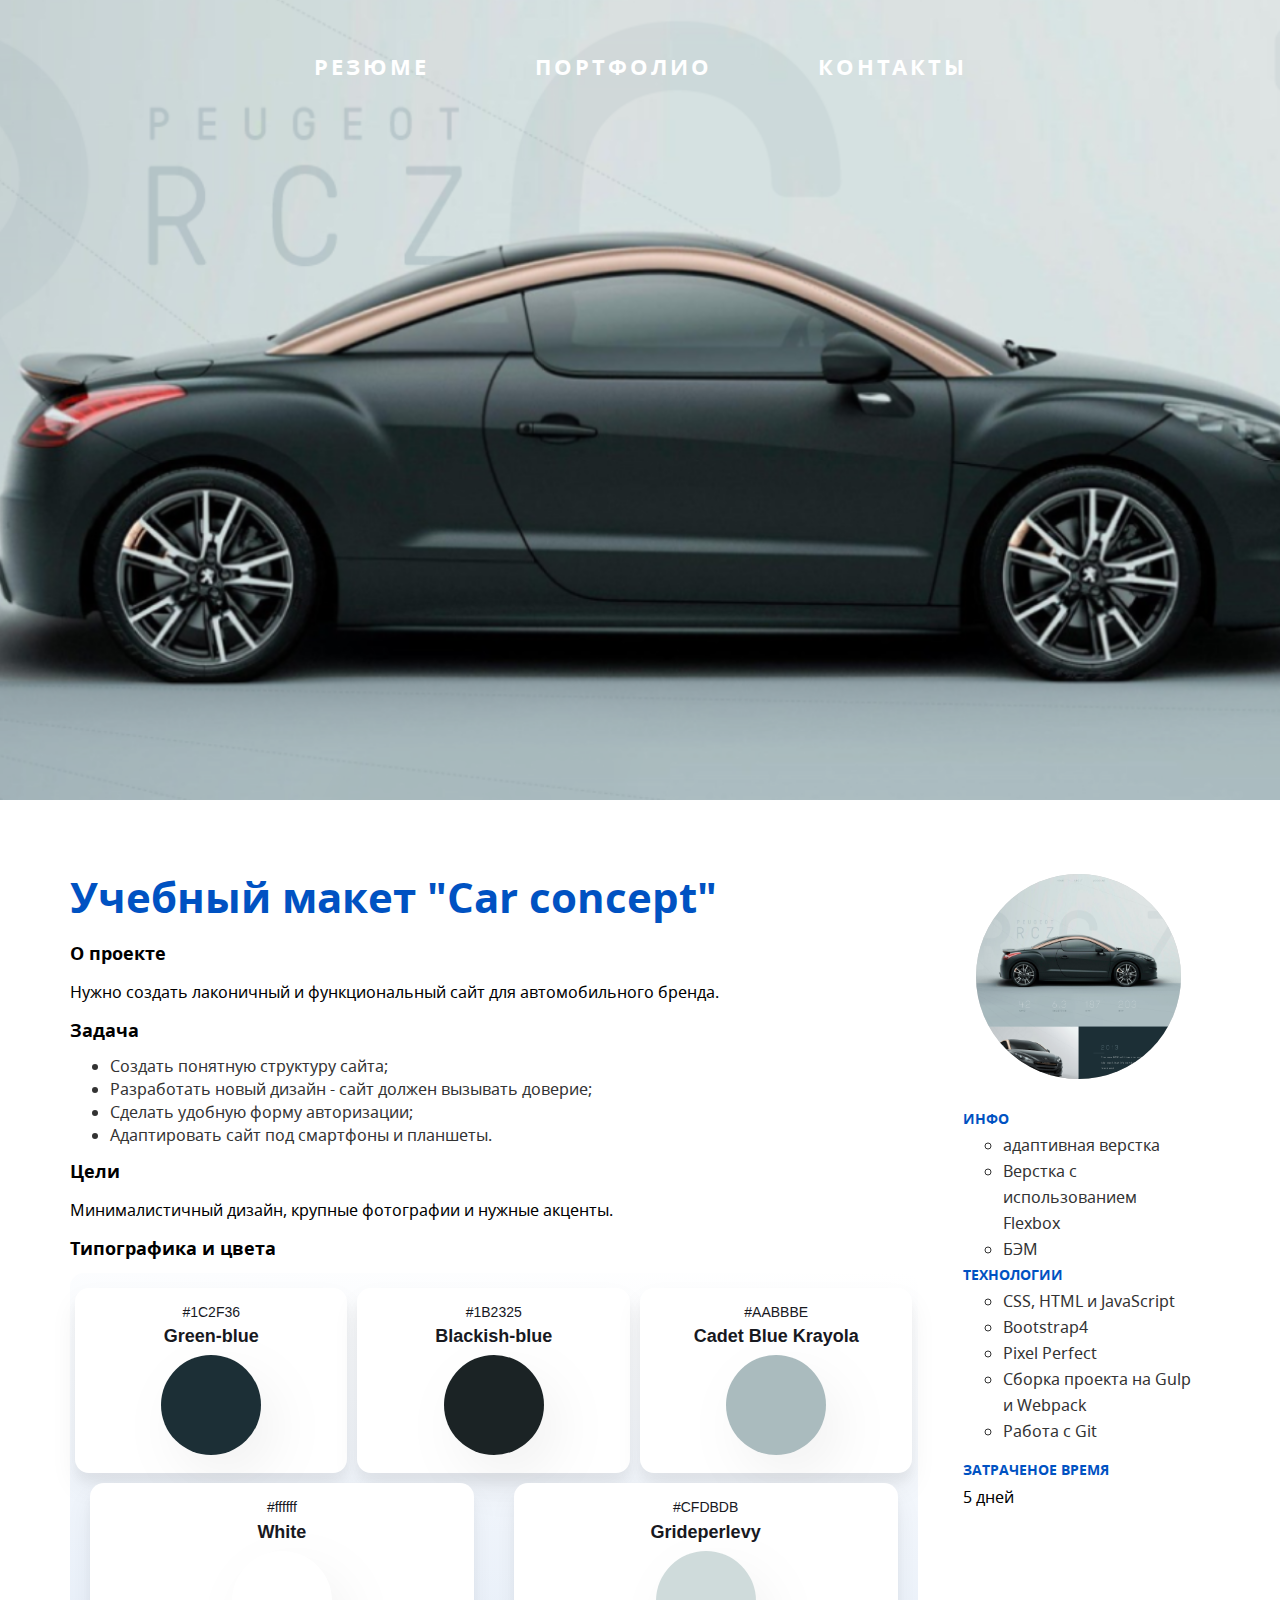
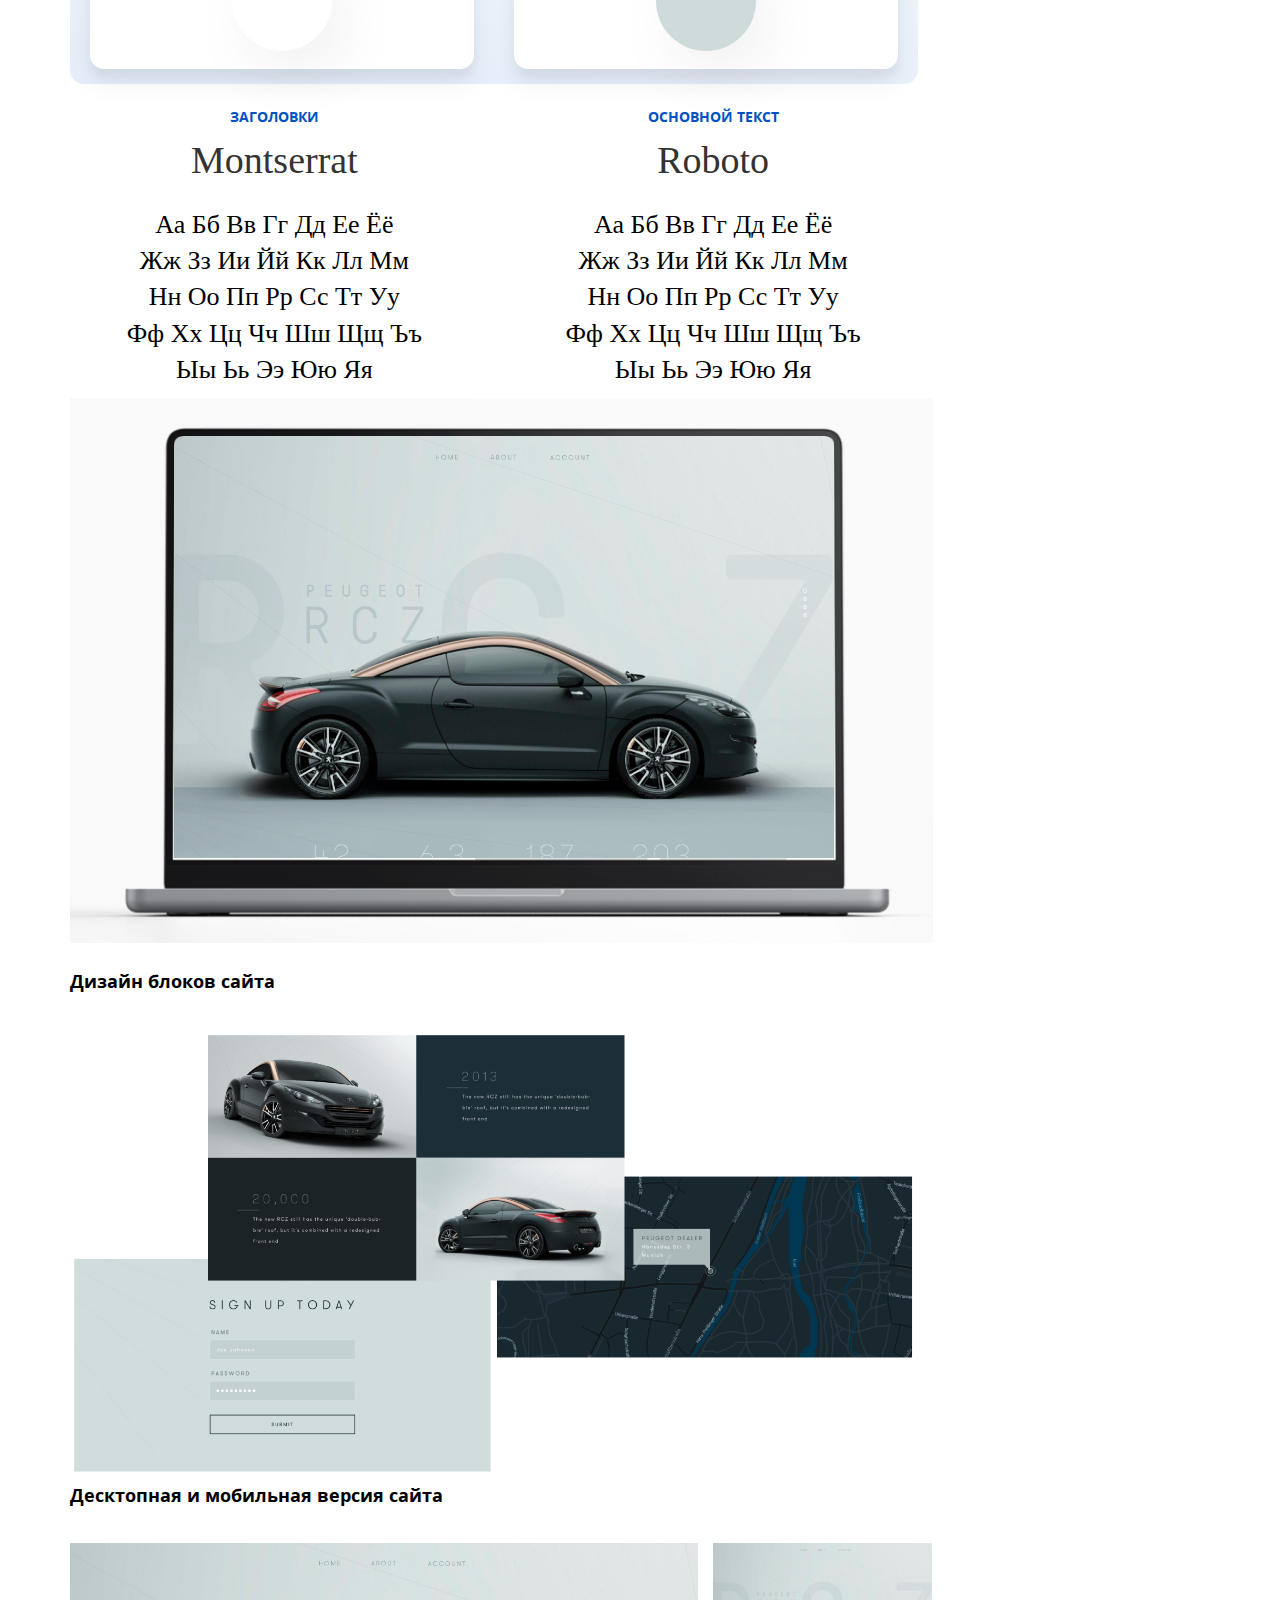
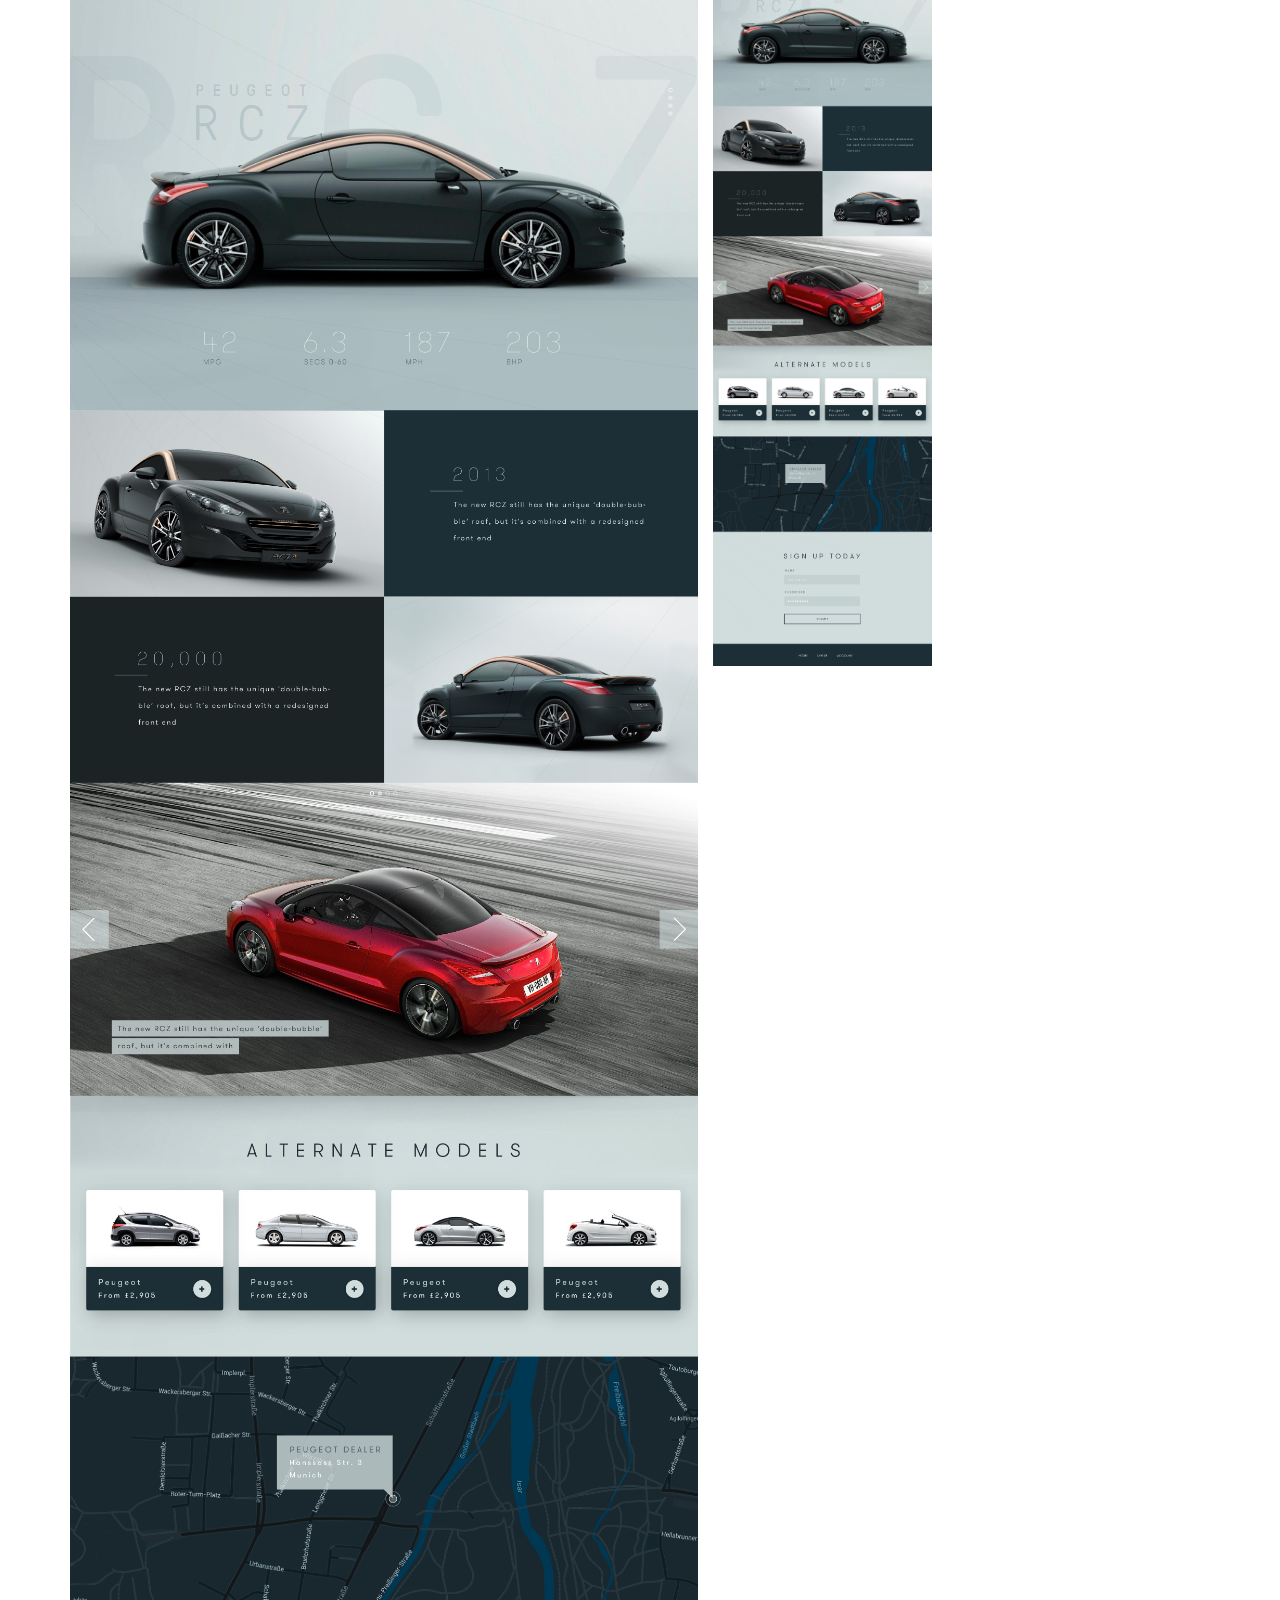
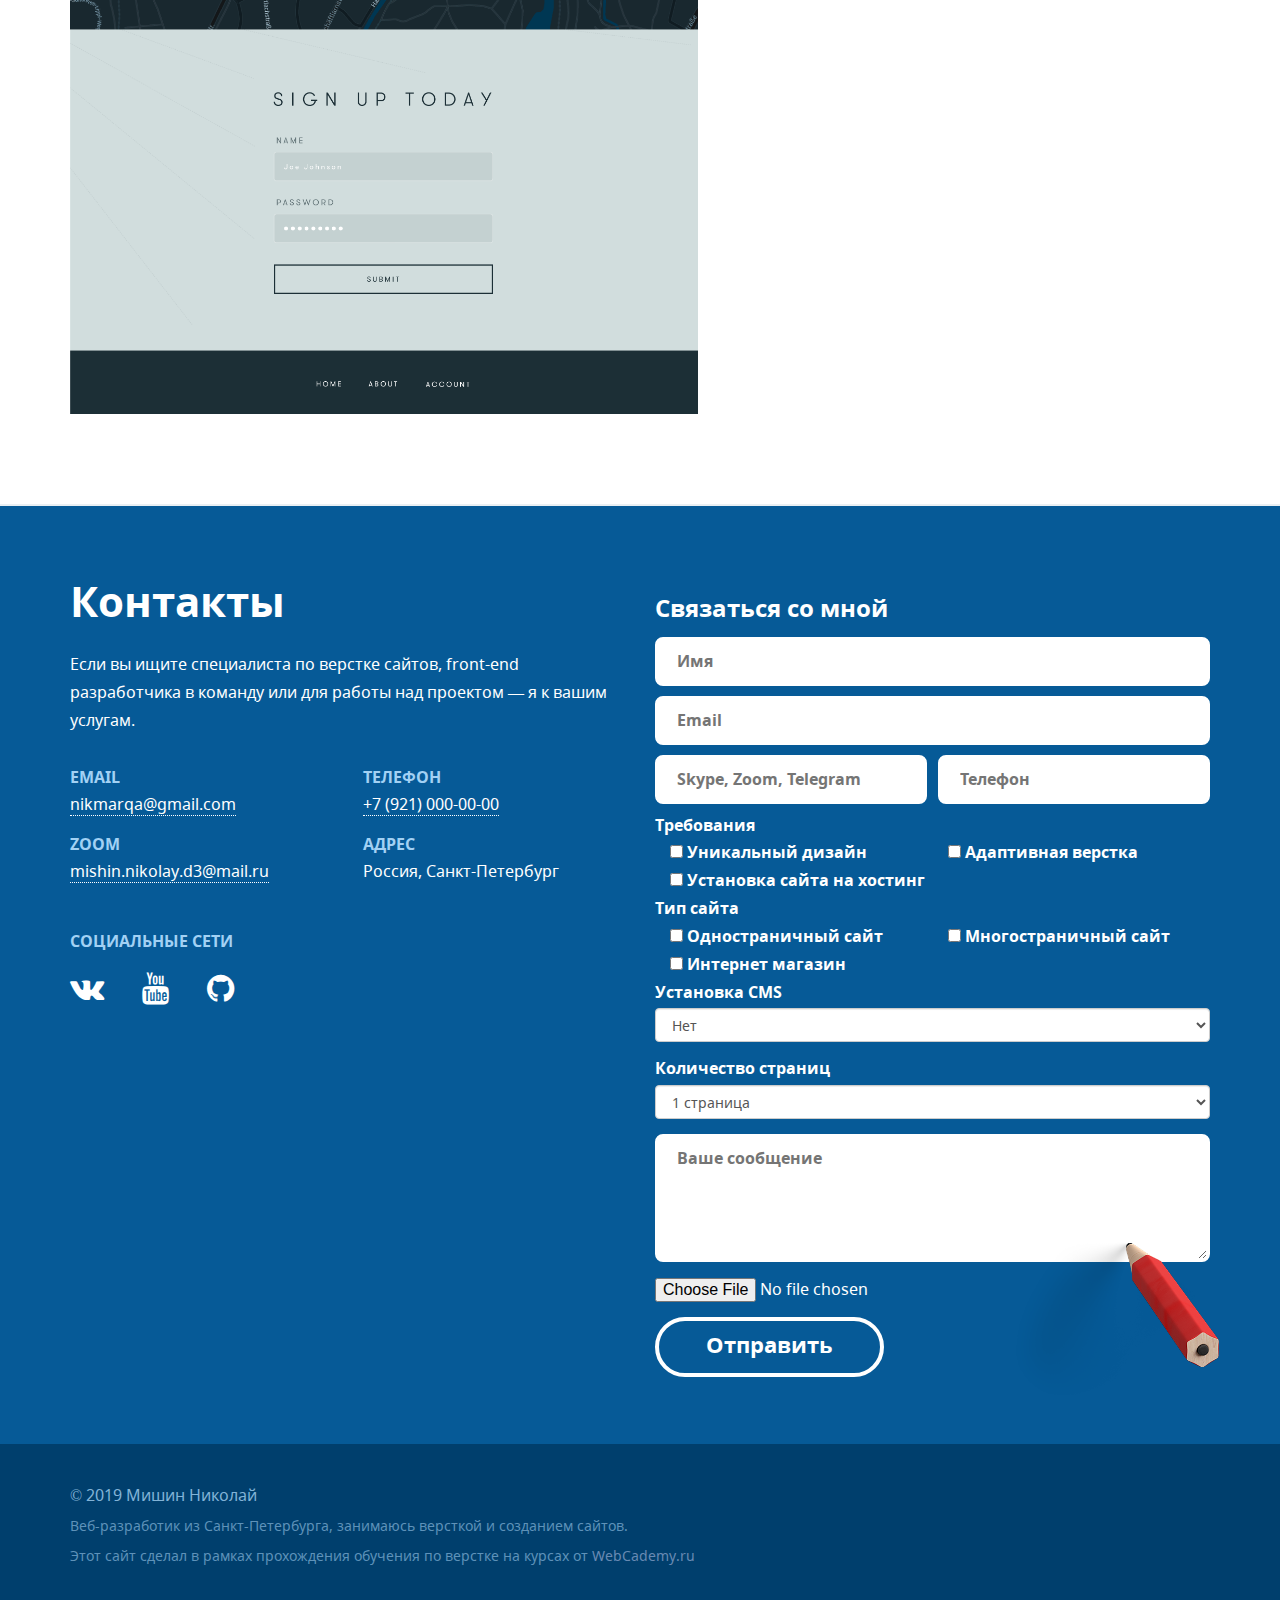
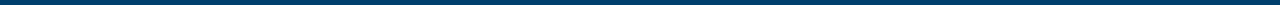
==== project-info.html @ ffb854b3 "Fix desc & SEO" ====
<!DOCTYPE html>

<html lang="ru">
	<head>
		<meta charset="UTF-8">
		<meta http-equiv="X-UA-Compatible" content="IE=edge" />
		<meta name="viewport" content="width=device-width, initial-scale=1.0" />

		<!-- Titles -->
		<title>Персональный сайт портфолио - Николай Мишин</title>

		<meta name="keywords" content="Сайт автомобиля, Описание проекта, Страница информации, Car concept, сайт для автомобильного бренда, веб-разработка, front-end, HTML, CSS, Less, JS">
		<meta name="description" content="Промо сайт автомобиля 'Car concept'. Лаконичный и функциональный сайт для автомобильного бренда.">

		<!-- Fonts -->
		<link rel="stylesheet" type="text/css" href="fonts/noto-webfont/noto.css">
		<link rel="stylesheet" type="text/css" href="fonts/font-awesome/css/font-awesome.min.css">

		<!-- Vendor Styles -->
		<link rel="stylesheet" href="libs/bootstrap/css/bootstrap.min.css">
		<link rel="stylesheet" href="libs/fancybox/jquery.fancybox.css">

		<!-- User Styles -->
		<link rel="stylesheet" href="_.build/main.min.css">
		<link rel="stylesheet" href="css/newstyle.css">

		<!-- FavIcons -->
		<link rel="shortcut icon" href="img/favicons/favicon-48x48.ico"  type="image/x-icon" />
		<link rel="apple-touch-icon" href="img/favicons/apple-touch-icon.png">

		<!-- HTML5 shim and Respond.js for IE8 support of HTML5 elements and media queries -->
		<!-- WARNING: Respond.js doesn't work if you view the page via file:// -->
		<!--[if lt IE 9]>
			<script src="https://oss.maxcdn.com/html5shiv/3.7.3/html5shiv.min.js"></script>
			<script src="https://oss.maxcdn.com/respond/1.4.2/respond.min.js"></script>
		<![endif]-->
	</head>

	<body>
		<!--[if lt IE 8]>
			<p class="browserupgrade">Вы используете <strong>устаревшую</strong> версию браузера. Пожалуйста <a href="http://browsehappy.com/">обновите свой браузер</a>.</p>
		<![endif]-->

		<!-- Здесь пишем код -->

		<!-- Шапка -->
		<header class="header">
			<div class="header__inner">
				<nav class="navigation">
					<!-- Navigation icon -->
					<!-- <div class="navigation__toggle navigation__toggle--fixed">
						<i class="fa fa-bars" aria-hidden="true"></i>
					</div> -->
					<button id="navigation__button" class="cmn-toggle-switch cmn-toggle-switch__htx navigation__toggle--fixed">
						<span>toggle menu</span>
					</button>
					<!-- // Navigation icon -->

					<ul class="navigation__list">
						<li><a href="#resume">Резюме</a></li>
						<li><a href="#portfolio">Портфолио</a></li>
						<li><a href="#contacts">Контакты</a></li>
					</ul>
				</nav>
			</div>
		</header>
		<!-- // Шапка -->

		<!-- О проекте -->
		<div id="resume" class="section section--bottom-line">
			<div class="container about-project">
				<div class="row">
					<!-- Описание проекта -->
					<div class="col-sm-10 col-lg-9">
						<h1 class="heading">Учебный макет "Car concept"</h1>

						<p><strong>О проекте</strong><br>
						<p>Нужно создать лаконичный и функциональный сайт для автомобильного бренда. </p>
						<p><strong>Задача</strong><br>
						<ul>
							<li>Создать понятную структуру сайта;</li>
							<li>Разработать новый дизайн - сайт должен вызывать доверие;</li>
							<li>Сделать удобную форму авторизации;</li>
							<li>Адаптировать сайт под смартфоны и планшеты.</li>
						</ul>
						<p><strong>Цели</strong><br>
						<p>Минималистичный дизайн, крупные фотографии и нужные акценты.</p>
						<p><strong>Типографика и цвета</strong><br>

						<div class="row-container">

							<div class="row">
								<div class="col-sm-4">
									<div class="rec">
										<p class="rec-text font-size-14">#1C2F36</p>
										<p class="rec-text font-size-18"><b>Green-blue</b></p>
										<div class="nested-element" style="background-color: #1C2F36"></div>
									</div>
								</div>
								<div class="col-sm-4">
									<div class="rec">
										<p class="rec-text font-size-14">#1B2325</p>
										<p class="rec-text font-size-18"><b>Blackish-blue</b></p>
										<div class="nested-element" style="background-color: #1B2325"></div>
									</div>
								</div>
								<div class="col-sm-4">
									<div class="rec">
										<p class="rec-text font-size-14">#AABBBE</p>
										<p class="rec-text font-size-18"><b>Cadet Blue Krayola</b></p>
										<div class="nested-element" style="background-color: #AABBBE"></div>
									</div>
								</div>
							</div>

							<div class="row">
								<div class="col-sm-6">
									<div class="rec">
										<p class="rec-text font-size-14">#ffffff</p>
										<p class="rec-text font-size-18"><b>White</b></p>
										<div class="nested-element" style="background-color: #ffffff"></div>
									</div>
								</div>
								<div class="col-sm-6">
									<div class="rec">
										<p class="rec-text font-size-14">#CFDBDB</p>
										<p class="rec-text font-size-18"><b>Grideperlevy</b></p>
										<div class="nested-element" style="background-color: #CFDBDB"></div>
									</div>
								</div>
							</div>

						</div>

						<div class="row">
							<div class="col-sm-6 text-center">
								<span class="definition-list__def">Заголовки</span>
								<div class="definition-list__desc">
									<h4 class="font-name" style="font-family: 'Montserrat'; font-size: 38px">Montserrat</h4>
									<p class="alphabet-letter" style="font-family: 'Montserrat'">
										Аа	Бб	Вв	Гг	Дд	Ее	Ёё</br>
										Жж	Зз	Ии	Йй	Кк	Лл	Мм</br>
										Нн	Оо	Пп	Рр	Сс	Тт	Уу</br>
										Фф	Хх	Цц	Чч	Шш	Щщ	Ъъ</br>
										Ыы	Ьь	Ээ	Юю	Яя
									</p>
								</div>
							</div>
							<div class="col-sm-6 text-center">
								<span class="definition-list__def">Основной текст</span>
								<div class="definition-list__desc">
									<h4 class="font-name" style="font-family: 'Roboto'; font-size: 38px">Roboto</h4>
									<p class="alphabet-letter" style="font-family: 'Roboto'">
										Аа	Бб	Вв	Гг	Дд	Ее	Ёё</br>
										Жж	Зз	Ии	Йй	Кк	Лл	Мм</br>
										Нн	Оо	Пп	Рр	Сс	Тт	Уу</br>
										Фф	Хх	Цц	Чч	Шш	Щщ	Ъъ</br>
										Ыы	Ьь	Ээ	Юю	Яя
									</p>
								</div>
							</div>
						</div>

						<div class="layout-preview">
							<div class="layout-preview__desktop">
								<img src="usercontent/img/macbook-laptop.png" alt="macbook-laptop">
							</div>
							<div class="layout-preview__mobile">
								<img src="usercontent/img/full-origin/car-concept.png" alt="макет сайта">
							</div>
						</div>
						<p><strong>Дизайн блоков сайта</strong></p><br>
						<img src="usercontent/img/project_auto/board.png" alt="board">
						<p><strong>Десктопная и мобильная версия сайта</strong></p><br>
						<div class="row">
							<div class="col-sm-9">
								<img src="usercontent/img/full-origin/car-concept.png" alt="макет сайта">
							</div>
							<div class="col-sm-3">
								<img src="usercontent/img/full-origin/car-concept.png" alt="макет сайта для мобильной версии">
							</div>
						</div>

					</div>
					<!-- // Описание проекта -->

					<!-- Фотография проекта -->
					<div class="hidden-xs col-sm-2 col-lg-3">
						<div class="user-photo user-photo--big">
							<img src="usercontent/img/full-origin/car-concept.png" alt="Учебный макет Organica">
						</div>

						<!-- технологии -->
						<div class="col-sm-12">

							<ul class="definition-list">
								<li class="definition-list__item">
									<div class="definition-list__def">Инфо</div>
									<div class="definition-list__desc">
										<ul>
											<li>адаптивная верстка</li>
											<li>Верстка с использованием Flexbox</li>
											<li>БЭМ</li>
										</ul>
									</div>
									<div class="definition-list__def">Технологии</div>
									<div class="definition-list__desc">
										<ul>
											<li>CSS, HTML и JavaScript</li>
											<li>Bootstrap4</li>
											<li>Pixel Perfect</li>
											<li>Сборка проекта на Gulp и Webpack</li>
											<li>Работа с Git</li>
										</ul>
									</div>
								</li>

								<li class="definition-list__item">
									<div class="definition-list__def">Затраченое время</div>
									<div class="definition-list__desc">
										<p>5 дней</p>
									</div>
								</li>
							</ul>
						</div>
						<!-- // технологии -->
					</div>
					<!-- // Фотография проекта -->
				</div>
			</div>
		</div>
		<!-- О проекте -->

		<div class="line"></div>

		<!-- Контакты -->
		<div id="contacts" class="block-bg contacts section section--padding-smaller section--bg-cloud">
			<div class="container">
				<div class="row">
					<!-- Контакты - текст -->
					<div class="col-sm-6">
						<div class="heading heading--white">
							Контакты
						</div>

						<div class="contacts__description">
							<p>Если вы ищите специалиста по верстке сайтов, front-end разработчика в команду или для работы над проектом —  я к вашим услугам.</p>
						</div>

						<!-- Контактные данные -->
						<div class="row">
							<!-- Email Skype -->
							<div class="col-lg-6">
								<ul class="definition-list">
									<li class="definition-list__item">
										<div class="definition-list__def definition-list__def--light definition-list__def--bigger">
											Email
										</div>

										<div class="definition-list__desc">
											<p><a href="mailto:nikmarqa@gmail.com">nikmarqa@gmail.com</a></p>
										</div>
									</li>

									<li class="definition-list__item">
										<div class="definition-list__def definition-list__def--light definition-list__def--bigger">
											Zoom
										</div>

										<div class="definition-list__desc">
											<p><a href="#">mishin.nikolay.d3@mail.ru</a></p>
										</div>
									</li>
								</ul>
							</div>
							<!-- // Email Skype -->

							<!-- Телефон Адрес -->
							<div class="col-lg-6">
								<ul class="definition-list">
									<li class="definition-list__item">
										<div class="definition-list__def definition-list__def--light definition-list__def--bigger">
											Телефон
										</div>

										<div class="definition-list__desc">
											<p><a href="tel:+79210000000">+7 (921) 000-00-00</a></p>
										</div>
									</li>

									<li class="definition-list__item">
										<div class="definition-list__def definition-list__def--light definition-list__def--bigger">
											Адрес
										</div>

										<div class="definition-list__desc">
											<p>Россия, Санкт-Петербург</p>
										</div>
									</li>
								</ul>
							</div>
							<!-- // Телефон Адрес -->
						</div>
						<!-- // Контактные данные -->

						<!-- Социальные сети -->
						<ul class="definition-list">
							<li class="definition-list__item">
								<div class="definition-list__def definition-list__def--light definition-list__def--bigger">
									Социальные сети
								</div>

								<div class="definition-list__desc">
									<div class="social-icons">
										<a href="https://vk.com/mishin_nikolay" target="_blank" class="fa fa-vk" aria-hidden="true"></a>
										<!-- <a href="#" target="_blank" class="fa fa-twitter" aria-hidden="true"></a> -->
										<a href="https://www.youtube.com/channel/UCREXeeQRolFZasGMzgFeFAA" target="_blank" class="fa fa-youtube" aria-hidden="true"></a>
										<!-- <a href="#" target="_blank" class="fa fa-instagram" aria-hidden="true"></a> -->
										<a href="https://github.com/Nikolay-Mishin" target="_blank" class="fa fa-github" aria-hidden="true"></a>
									</div>
								</div>
							</li>
						</ul>
						<!-- // Социальные сети -->
					</div>
					<!-- // Контакты - текст -->

					<!-- Контакты - Форма -->
					<div class="col-sm-6">
						<div class="heading heading--medium heading--padding-top heading--white">Связаться со мной</div>

						<form id="contact-form" class="contact-form">
							<!-- Hidden Required Fields -->
							<input type="hidden" name="project_name" value="Мой персональный сайт">
							<input type="hidden" name="admin_email" value="mishin.nikolay.d3@yandex.ru">
							<input type="hidden" name="form_subject" value="Сообщение с сайта">
							<!-- В value указать email с доменом сайта, на котором установлен данный скрипт -->
							<input type="hidden" name="form_from" value="admin@a0258246.xsph.ru">
							<!-- END Hidden Required Fields -->

							<input type="text" class="contact-form__input" name="name" placeholder="Имя">

							<input type="text" class="contact-form__input" name="email" placeholder="Email">

							<div class="clearfix">
								<input type="text" class="contact-form__input contact-form__input--half-width" name="skype" placeholder="Skype, Zoom, Telegram">

								<input type="text" class="contact-form__input contact-form__input--half-width" name="phone" placeholder="Телефон">
							</div>

							<div class="form-group">
								<label for="form-group">Требования</label>
								<div class="form-row">
									<div class="form-check col-sm-6">
										<input class="form-check-input" type="checkbox" value="" id="flexCheckDefault">
										<label class="form-check-label" for="flexCheckDefault">Уникальный дизайн</label>
									</div>
									<div class="form-check col-sm-6">
										<input class="form-check-input" type="checkbox" value="" id="flexCheckDefault">
										<label class="form-check-label" for="flexCheckDefault">Адаптивная верстка</label>
									</div>
									<div class="form-check col-sm-12">
										<input class="form-check-input" type="checkbox" value="" id="flexCheckDefault">
										<label class="form-check-label" for="flexCheckDefault">Установка сайта на хостинг</label>
									</div>
								</div>
							</div>

							<div class="form-group">
								<label for="form-group">Тип сайта</label>
								<div class="form-row">
									<div class="form-check col-sm-6">
										<input class="form-check-input" type="checkbox" value="" id="flexCheckDefault">
										<label class="form-check-label" for="flexCheckDefault">Одностраничный сайт</label>
									</div>
									<div class="form-check col-sm-6">
										<input class="form-check-input" type="checkbox" value="" id="flexCheckDefault">
										<label class="form-check-label" for="flexCheckDefault">Многостраничный сайт</label>
									</div>
									<div class="form-check col-sm-12">
										<input class="form-check-input" type="checkbox" value="" id="flexCheckDefault">
										<label class="form-check-label" for="flexCheckDefault">Интернет магазин</label>
									</div>
								</div>
							</div>

							<div class="form-group">
								<label for="inputState">Установка CMS</label>
								<select id="inputState" class="form-control">
									<option selected>Нет</option>
									<option>Wordpress</option>
									<option>1с Bitrix</option>
									<option>Joomla</option>
									<option>OpenCart</option>
								</select>
							</div>

							<div class="form-group">
								<label for="inputState">Количество страниц</label>
								<select id="inputState" class="form-control">
									<option selected>1 страница</option>
									<option>до 5 страниц</option>
									<option>до 10 страниц</option>
									<option>до 15 страниц</option>
									<option>до 20 страниц</option>
									<option>до 30 страниц</option>
								</select>
							</div>

							<div class="contact-form__bg-pencil">
								<textarea class="contact-form__textarea" name="message" placeholder="Ваше сообщение"></textarea>
							</div>

							<div class="form-group">
								<input type="file" class="form-control-file" id="exampleFormControlFile1">
							</div>

							<input type="submit" class="contact-form__submit" name="contact-form__submit" value="Отправить">
						</form>
						<div id="answer"></div>
					</div>
					<!-- // Контакты - Форма -->
				</div>
			</div>
		</div>
		<!-- // Контакты -->

		<!-- Копирайт -->
		<footer class="copyright">
			<div class="container">
				<p class="copyright__label">© 2019 Мишин Николай</p>
				<p>Веб-разработик из Санкт-Петербурга, занимаюсь версткой и созданием сайтов.</p>
				<p>Этот сайт сделал в рамках прохождения обучения по верстке на курсах от <a href="http://webcademy.ru/" target="_blank">WebCademy.ru</a> </p>
			</div>
		</footer>
		<!-- // Копирайт -->

		<!-- Vendors scripts -->
		<script src="libs/jquery/jquery-1.11.2.min.js"></script>
		<script src="libs/bootstrap/js/bootstrap.min.js"></script>
		<script src="libs/pagescroll2id/jquery.malihu.PageScroll2id.js"></script>
		<script type="text/javascript" src="libs/mixitup2/jquery.mixitup.min.js"></script>
		<script src="libs/fancybox/jquery.fancybox.pack.js"></script>
		<script src="libs/jquery/jquery.mousewheel-3.0.6.pack.js"></script>
		<script src="libs/jquery.validate/jquery.validate.js"></script>

		<!-- User script -->
		<script src="_.build/main.min.js"></script>
	</body>
</html>
---- fonts/noto-webfont/noto.css ----
@font-face {
    font-family: 'Noto Sans';
    src: local('Noto Sans'), local('NotoSans'), url('notosans.woff2') format('woff2'), url('notosans.woff') format('woff'), url('notosans.ttf') format('truetype');
    font-weight: 400;
    font-style: normal;
}
@font-face {
    font-family: 'Noto Sans';
    src: local('Noto Sans Italic'), local('NotoSans-Italic'), url('notosansitalic.woff2') format('woff2'), url('notosansitalic.woff') format('woff'), url('notosansitalic.ttf') format('truetype');
    font-weight: 400;
    font-style: italic;
}
@font-face {
    font-family: 'Noto Sans';
    src: local('Noto Sans Bold'), local('NotoSans-Bold'), url('notosansbold.woff2') format('woff2'), url('notosansbold.woff') format('woff'), url('notosansbold.ttf') format('truetype');
    font-weight: 700;
    font-style: normal;
}
@font-face {
    font-family: 'Noto Sans';
    src: local('Noto Sans Bold Italic'), local('NotoSans-BoldItalic'), url('notosansbolditalic.woff2') format('woff2'), url('notosansbolditalic.woff') format('woff'), url('notosansbolditalic.ttf') format('truetype');
    font-weight: 700;
    font-style: italic;
}
---- _.build/main.min.css ----
.clear,.clearfix:after{clear:both}.block,p{color:#000}.navigation a,.portfolio-item__title a{-webkit-transition:color .5s ease-out 0s;-o-transition:color .5s ease-out 0s;text-decoration:none}.definition-list__def,.filter-block,.navigation{text-transform:uppercase;font-weight:700}#portfolio-projects,.block,.filter-block__block,.heading--center{text-align:center}.block,.button,.definition-list__def,.filter-block,.heading,.navigation{font-weight:700}.button a,.contacts a,.contacts a:hover,.navigation a,.portfolio-item__title a,.social-icons a{text-decoration:none}.cmn-toggle-switch:focus,a.mouse_scroll:active,a.mouse_scroll:focus{outline:0}._clear-fix::after,._clear-fix::before{content:'';display:table;clear:both}.simbol::before{content:'\00AB'}.simbol::after{content:'\00BB'}._adaptive_img{max-width:100%;height:auto}._adaptive_img img{width:100%;height:auto}._adaptive_img_h{max-width:auto;height:100%}._adaptive_img_h img{width:auto;height:100%}._rel{position:relative}._abs{position:absolute}._left{left:0}._center,._center_x{left:50%;margin-right:-50%}._right{right:0}._top{top:0}._bottom{bottom:0}._center{top:50%;-webkit-transform:translate(-50%,-50%);-ms-transform:translate(-50%,-50%);transform:translate(-50%,-50%)}._center_x{-webkit-transform:translate(-50%,0);-ms-transform:translate(-50%,0);transform:translate(-50%,0)}._center_y{top:50%;-webkit-transform:translate(0,-50%);-ms-transform:translate(0,-50%);transform:translate(0,-50%)}*,:after,:before{-webkit-box-sizing:border-box;box-sizing:border-box}img{max-width:100%;height:auto}input[type=submit]{cursor:pointer}hr{display:block;height:1px;border:0;border-top:1px solid #ccc;margin:1em 0;padding:0}textarea{resize:vertical}.clearfix:after,.clearfix:before{content:" ";display:table}.clear{height:0;width:0;visibility:hidden}.browserupgrade{margin:.2em 0;background:#ccc;color:#000;padding:.2em 0}:active,:focus,:hover,input,select,textarea{outline:0;outline-offset:0;border:none}body,html{height:100%;min-width:320px}html{font-size:10px;line-height:1.4}body{font-size:1.6rem;font-family:'Noto Sans'}p{font-size:14px;line-height:22px}p strong{font-size:18px}@media (min-width:768px){p{font-size:16px;line-height:28px}.navigation{position:absolute}}.block{background:#FFDB4C;padding:20px;font-size:32px;margin-top:30px;margin-bottom:30px}.block-bg{background-color:#065A97;padding:30px 0}.line{border-top:1px solid #e9eff3}.navigation{font-size:22px;top:51px;left:0;right:0}.navigation .navigation__toggle{display:block;font-size:38px;position:absolute;top:23px;right:16px;cursor:pointer;z-index:2}.navigation .navigation__toggle--fixed{position:fixed}.navigation ul.navigation__list{margin:0;padding:0;list-style-type:none;text-align:center;display:none;z-index:1;position:fixed;top:0;bottom:0;left:0;right:0;background-color:rgba(11,81,136,.95)}@media (min-width:768px){.navigation .navigation__toggle{display:none}.navigation ul.navigation__list{display:block;position:absolute;top:60}}.navigation ul.navigation__list--open{display:-webkit-box;display:-ms-flexbox;display:flex;-webkit-box-pack:center;-ms-flex-pack:center;justify-content:center;-webkit-box-align:center;-ms-flex-align:center;align-items:center;-webkit-box-orient:vertical;-webkit-box-direction:normal;-ms-flex-direction:column;flex-direction:column}.navigation ul.navigation__list li{margin:0 auto 40px;padding:0;display:block}@media (min-width:768px){.navigation ul.navigation__list li{margin:0 100px 0 0;padding:0;display:inline-block}.navigation ul.navigation__list li:last-child{margin-right:0}}.navigation a{color:#FFF;letter-spacing:3px;transition:color .5s ease-out 0s}.navigation a:active,.navigation a:focus,.navigation a:hover{color:#ffe400}.user-photo{overflow:hidden;height:110px;width:110px;margin-left:auto;margin-right:auto;margin-bottom:27px;border-radius:80px;background-image:url(../img/placeholders/user-avatar-placeholder-small.jpg);background-repeat:no-repeat;background-position:center;background-size:cover}.user-photo--big{max-width:100%;height:auto;border-radius:110px;background-image:url(../img/placeholders/user-avatar-placeholder-big.jpg)}@media (min-width:1200px){.user-photo--big{width:205px;height:205px}}.user-photo--shadow{-webkit-box-shadow:0 0 40px 0 #48779f;box-shadow:0 0 40px 0 #48779f}a.mouse_scroll{display:block;margin:0 auto 0 -12px;width:24px;height:100px;position:absolute;bottom:2rem;left:50%;-webkit-animation-delay:1.2s;animation-delay:1.2s;cursor:pointer}@media screen and (max-width:768px){a.mouse_scroll{bottom:2rem;height:50px}}.m_scroll_arrows{display:block;-ms-transform:rotate(45deg);-webkit-transform:rotate(45deg);transform:rotate(45deg);border-right:2px solid #fff;border-bottom:2px solid #fff;margin:0 0 3px 4px;width:16px;height:16px}.unu{margin-top:1px;-webkit-animation-delay:.1s;-moz-animation-delay:.1s;-webkit-animation-direction:alternate}.doi,.trei{-webkit-animation-direction:alternate;margin-top:-6px}.doi,.trei,.unu{-webkit-animation:mouse-scroll 1s infinite;-moz-animation:mouse-scroll 1s infinite}.doi{-webkit-animation-delay:.2s;-moz-animation-delay:.2s}.trei{-webkit-animation-delay:.3s;-moz-animation-delay:.3s}.mouse{height:42px;width:24px;border-radius:14px;-webkit-transform:none;-ms-transform:none;transform:none;border:2px solid #fff;top:170px;display:none}.wheel{display:block;margin:5px auto;background:#fff;position:relative;height:4px;width:4px;border:2px solid #fff;border-radius:8px;-webkit-animation:mouse-wheel .6s linear infinite;-moz-animation:mouse-wheel .6s linear infinite}.portfolio-item__image,.section--bg-cloud,.section--bg-gear,.section--bg-laptop{background-repeat:no-repeat}@-webkit-keyframes mouse-wheel{0%{opacity:1;-webkit-transform:translateY(0);-ms-transform:translateY(0);transform:translateY(0)}100%{opacity:0;-webkit-transform:translateY(6px);-ms-transform:translateY(6px);transform:translateY(6px)}}@-webkit-keyframes mouse-scroll{0%{opacity:0}50%{opacity:.5}100%{opacity:1}}@keyframes mouse-scroll{0%{opacity:0}50%{opacity:.5}100%{opacity:1}}.section{padding-top:35px;padding-bottom:40px}@media (min-width:768px){.mouse{display:block}.section{padding-top:50px;padding-bottom:60px}}@media (min-width:1200px){.section{padding-top:74px;padding-bottom:90px}}.section--padding-smaller{padding-top:30px;padding-bottom:35px}@media (min-width:768px){.section--padding-smaller{padding-top:50px;padding-bottom:60px}}@media (min-width:1200px){.section--padding-smaller{padding-top:65px;padding-bottom:67px}}.section--bottom-line{border-bottom:1px solid #e9eff3}.section--bg-laptop{background-position:right 70%}.section--bg-gear{background-position:left 55%}.section--bg-cloud{background-position:right 70%}@media (min-width:1500px){.section--bg-laptop{background-image:url(../img/bg/laptop.png)}.section--bg-gear{background-image:url(../img/bg/gear.png)}.section--bg-cloud{background-image:url(../img/bg/cloud.png)}}.heading{font-size:32px;color:#0052c2;margin:0 0 9px}@media (min-width:768px){.heading{font-size:42px;margin:0 0 19px}}.heading--medium{font-size:24px;line-height:28px;margin:16px 0 15px}.heading--white{color:#FFF}.heading--padding-top{padding-top:7px}.definition-list{margin:0 0 43px;padding:0;list-style-type:none}.definition-list__item{margin:0 0 13px;padding:0}.definition-list__def{font-size:14px;line-height:26px;color:#0052c2}.definition-list__def--bigger{font-size:16px}.definition-list__def--light{color:#a2d1f4}.definition-list__desc{font-size:14px;line-height:26px}@media (min-width:768px){.definition-list__desc{font-size:16px}}.button{display:inline-block;font-size:16px;color:#fff;padding:11px 26px 14px;background-color:#0052c2;border-radius:60px;cursor:pointer;-webkit-transition:color .5s ease-in,opacity .5s ease-in;-o-transition:color .5s ease-in,opacity .5s ease-in;transition:color .5s ease-in,opacity .5s ease-in}.button:focus,.button:hover{opacity:.75;-webkit-box-shadow:0 3px 25px 0 #252525;box-shadow:0 3px 25px 0 #252525;color:#252525}.button:active{color:#ffe400;border:2px solid #252525}.button .fa{font-size:18px;margin-right:5px}.filter-block{font-size:16px;padding-top:19px;margin-bottom:20px}@media (min-width:768px){.filter-block{padding-top:8px;margin-bottom:50px}}.filter-block__block{margin:0;padding:0;list-style-type:none}.filter-block__element{margin:0 0 9px;padding:0;display:block}.filter-block__element:last-child{margin-bottom:0}@media (min-width:768px){.filter-block__element{margin-right:0;display:inline-block}#portfolio-projects{text-align:left}}@media (min-width:1200px){.filter-block__element{margin-right:15px}.filter-block__element:last-child{margin-right:0}}.filter-block__button{display:inline-block;color:#CECECE;cursor:pointer;padding:12px 31px 15px;-webkit-transition:color 1s ease-out 0s;-o-transition:color 1s ease-out 0s;transition:color 1s ease-out 0s}.filter-block__button:hover{color:#000}.filter-block__button--active,.filter-block__button:active,.filter-block__button:focus{padding:10px 29px 13px;color:#000;border:2px solid #0052c2}#portfolio-projects .mix{display:none}.portfolio-item{margin-left:auto;margin-right:auto;margin-bottom:40px;max-width:360px}.portfolio-item__image{position:relative;display:block;overflow:hidden;margin-bottom:15px;background-image:url(../img/placeholders/project_placeholder.jpg);background-position:center;background-size:cover;min-height:190px}@media (min-width:768px){.portfolio-item__image{min-height:150px;height:150px}}@media (min-width:992px){.portfolio-item__image{height:200px}}@media (min-width:1200px){.portfolio-item__image{margin-bottom:16px;height:250px}}.portfolio-item__image__hover{display:block;position:absolute;top:100%;bottom:0;left:0;right:0;padding-top:60px;text-align:center;font-size:26px;color:#FFF;background-color:rgba(0,82,194,.9);-webkit-transition:top .5s ease-out;-o-transition:top .5s ease-out;transition:top .5s ease-out}.portfolio-item__image__hover:hover{color:#FFF}.portfolio-item__image__hover .fa{font-size:64px;margin-bottom:15px;position:absolute;top:50%;left:50%;-webkit-transform:translate(-50%,-50%);-ms-transform:translate(-50%,-50%);transform:translate(-50%,-50%)}@media (min-width:768px){.portfolio-item__image__hover .fa{font-size:50px}}.portfolio-item__image__hover span{display:none}@media (min-width:1200px){.portfolio-item__image__hover .fa{font-size:64px;position:static;-webkit-transform:translate(0,0);-ms-transform:translate(0,0);transform:translate(0,0)}.portfolio-item__image__hover span{display:inline-block}.portfolio-item__title a{border-bottom:1px dotted #000}.portfolio-item__title a:active,.portfolio-item__title a:focus,.portfolio-item__title a:hover{border-bottom:1px dotted #0052c2}}.portfolio-item__image:hover .portfolio-item__image__hover{display:block;top:0}.portfolio-item__title{font-size:20px;font-weight:700;margin-bottom:10px}@media (min-width:992px){.portfolio-item__title{font-size:24px}}.portfolio-item__title a{color:#000;transition:color .5s ease-out 0s}.portfolio-item__title a:active,.portfolio-item__title a:focus,.portfolio-item__title a:hover{color:#0052c2;text-decoration:none}.portfolio-item__description{font-size:14px;line-height:1.42}@media (min-width:992px){.portfolio-item__description{font-size:16px;line-height:1.5}}.social-icons{font-size:32px;padding-top:19px}.social-icons a{border-bottom:none!important}.social-icons .fa{margin-right:30px;margin-bottom:20px;-webkit-transition:color .5s ease-out 0s;-o-transition:color .5s ease-out 0s;transition:color .5s ease-out 0s}.contact-form__input,.contact-form__textarea{color:#00599A;font-size:16px;margin-bottom:10px;padding:10px 19px;background-color:#FFF;font-weight:700}.social-icons .fa:last-child{margin-right:0}.contact-form__input{width:100%;border-radius:8px;border:3px solid #fff;-webkit-transition:border-color .3s ease-in;-o-transition:border-color .3s ease-in;transition:border-color .3s ease-in}.contact-form__input:active,.contact-form__input:focus,.contact-form__input:hover{border:3px solid #a2d1f4}.contact-form__input--half-width{float:left;width:49%;margin-right:2%}.contact-form__input--half-width:last-of-type{margin-right:0}.contact-form__textarea{width:100%;height:128px;border-radius:8px;border:3px solid #fff;-webkit-transition:border-color .3s ease-in;-o-transition:border-color .3s ease-in;transition:border-color .3s ease-in}.contact-form__textarea:active,.contact-form__textarea:focus,.contact-form__textarea:hover{border:3px solid #a2d1f4}@media (min-width:1200px){.contact-form__bg-pencil{position:relative}.contact-form__bg-pencil:after{position:absolute;left:65%;top:75%;display:block;width:203px;height:153px;content:"";background-image:url(../img/bg/pencil.png);background-repeat:no-repeat;background-position:left top}}.contact-form__submit{width:100%;font-size:18px;font-weight:700;padding:8px 47px 12px;text-align:center;color:#FFF;border:4px solid #fff;border-radius:80px;background-color:transparent;-webkit-transition:all .3s ease-in;-o-transition:all .3s ease-in;transition:all .3s ease-in}.contact-form__success,label.error{border-radius:8px;padding:5px 15px 8px;margin-bottom:15px;font-weight:700}.contact-form__submit:focus,.contact-form__submit:hover{color:#065A97;background-color:#fff;border-color:#fff;-webkit-box-shadow:0 3px 25px 0 #000;box-shadow:0 3px 25px 0 #000}.contact-form__submit:active{color:#ffe400;border-color:#ffe400;background-color:transparent;-webkit-box-shadow:none;box-shadow:none}@media (min-width:768px){.contact-form__submit{font-size:20px;display:inline-block;width:auto}}@media (min-width:1200px){.contact-form__submit{font-size:22px}}label.error{background-color:#c62828;position:relative;display:block;color:#fff;margin-top:2px}label.error:after{content:"";position:absolute;bottom:100%;left:40px;margin-left:-12px;width:0;height:0;border-bottom:12px solid #c62828;border-right:12px solid transparent;border-left:12px solid transparent}#message-error{margin-top:-4px}.contact-form__success{background-color:#FFF;position:relative;display:block;color:#4CAF50;margin-top:2px;font-size:20px}.contacts,.contacts p,.header{color:#FFF}.cmn-toggle-switch{font-size:0;position:absolute;z-index:5;top:23px;right:16px;display:block;overflow:hidden;width:50px;height:45px;margin:0;padding:0;cursor:pointer;-webkit-transition:background .3s;-o-transition:background .3s;transition:background .3s;text-indent:-9999px;border:none;border-radius:none;-webkit-box-shadow:none;box-shadow:none;-webkit-appearance:none;-moz-appearance:none;appearance:none}@media (min-width:768px){.cmn-toggle-switch{display:none}}.cmn-toggle-switch span{display:block;position:absolute;top:20px;left:5px;right:5px;height:5px;background:#3c9df8}.cmn-toggle-switch span::after,.cmn-toggle-switch span::before{position:absolute;display:block;left:0;width:100%;height:5px;background-color:#3c9df8;content:""}.cmn-toggle-switch__htx,.cmn-toggle-switch__htx.active span{background:0 0}.cmn-toggle-switch span::before{top:-12px}.cmn-toggle-switch span::after{bottom:-12px}.cmn-toggle-switch__htx span{-webkit-transition:background 0 .3s;-o-transition:background 0 .3s;transition:background 0 .3s}.cmn-toggle-switch__htx span::after,.cmn-toggle-switch__htx span::before{-webkit-transition-duration:.3s,.3s;-o-transition-duration:.3s,.3s;transition-duration:.3s,.3s;-webkit-transition-delay:.3s,0;-o-transition-delay:.3s,0;transition-delay:.3s,0}.cmn-toggle-switch__htx span::before{-webkit-transition-property:top,-webkit-transform;-o-transition-property:top,transform;transition-property:top,transform;transition-property:top,transform,-webkit-transform}.cmn-toggle-switch__htx span::after{-webkit-transition-property:bottom,-webkit-transform;-o-transition-property:bottom,transform;transition-property:bottom,transform;transition-property:bottom,transform,-webkit-transform}.cmn-toggle-switch__htx.active{position:fixed}.cmn-toggle-switch__htx.active span::before{top:0;-webkit-transform:rotate(45deg);-ms-transform:rotate(45deg);transform:rotate(45deg)}.cmn-toggle-switch__htx.active span::after{bottom:0;-webkit-transform:rotate(-45deg);-ms-transform:rotate(-45deg);transform:rotate(-45deg)}.cmn-toggle-switch__htx.active span::after,.cmn-toggle-switch__htx.active span::before{-webkit-transition-delay:0,.3s;-o-transition-delay:0,.3s;transition-delay:0,.3s}.header{position:relative;display:table;width:100%;height:390px;background-color:#1D6DAC;background-image:url(../img/bg/bg-10.jpg);background-repeat:no-repeat;background-position:center;background-size:cover}.header__inner{display:table-cell;text-align:center;vertical-align:middle;padding-top:51px;padding-bottom:60px}.header__centered-content{display:inline-block;margin-top:-60px}@media (min-width:768px){.header{height:560px}.header__centered-content{margin-top:0}}@media (min-width:1200px){.header{height:800px}.header__centered-content{margin-top:-162px}}.header__title{font-size:26px;font-weight:700;margin:0 0 20px;text-shadow:0 0 40px #48779f}@media (min-width:768px){.header__title{font-size:42px}}@media (min-width:1200px){.header__title{font-size:56px}}.header__subtitle{font-size:18px;font-weight:700;margin:0;text-shadow:0 0 40px #48779f}@media (min-width:768px){.header__subtitle{font-size:20px}}@media (min-width:1200px){.header__subtitle{font-size:26px}}.contacts{background-color:#065A97}.contacts a{color:#FFF;border-bottom:1px dotted #fff}.contacts a:hover{color:#ffe400;border-bottom:1px dotted #ffe400}.copyright,.copyright p{color:#5E92B9;font-size:14px;line-height:1.4}.contacts__description{margin-bottom:30px}.copyright{background-color:#003f6d;padding-top:40px;padding-bottom:40px}.copyright p{margin:0 0 10px}.copyright p.copyright__label{color:#82b3d7;font-size:16px}.copyright p:last-child{margin-bottom:0}.copyright a{color:#688ab3;-webkit-transition:color 1s ease-out 0s;-o-transition:color 1s ease-out 0s;transition:color 1s ease-out 0s}.copyright a:hover{color:#fff}
---- css/newstyle.css ----
.row-container {
  padding: 10px 0px;
  margin-bottom: 20px;
  border-radius: 14px;
  /* background: linear-gradient(180deg, rgba(2, 0, 36, 0.029) 0%, rgba(9,9,121,0.3933628627232143) 80%, rgba(103,106,107,0.49420319885766806) 100%); */
  background: linear-gradient(4deg,rgb(0, 82, 194, 10%), rgb(255, 255, 255));
}
.row-container .row {
  margin-right: 0px;
  margin-left: 0px;
}
.row-container .row .col-sm-4, .col-sm-3 {
  padding: 0;
}
.rec {
  height: auto;
  padding: 15px;
  margin: 5px;
  border-radius: 14px;
  background-color: #fff;
  background-position: center center;
  border-color: transparent;
  border-style: solid;
  box-shadow: 0 14px 28px rgb(0 0 0 / 6%), 0 10px 10px rgb(0 0 0 / 4%);
  text-align: center;
}
.rec-text {
  color: #18191f;
  font-family: 'Roboto',Arial,sans-serif;
  line-height: 0.55;
  font-weight: 400;
  background-position: center center;
  border-color: transparent;
  border-style: solid;
  }
.font-size-14 {
  font-size: 14px;
  }
.font-size-18 {
  font-size: 18px;
  }
.nested-element {
  height: 100px;
  width: 100px;
  margin: auto;
  border-radius: 50%;
  background-position: center center;
  border-color: transparent;
  border-style: solid;
  box-shadow: 14px 22px 52px 0 rgb(127 127 127 / 10%);
  }
.alphabet-letter {
  font-size: 26px;
  line-height: 1.4;
  font-weight: 400;
  margin-top: 25px;
}
.layout-preview {
  width: 847px;
  height: 534px;
  overflow: hidden;
  margin-bottom: 35px;
}
.layout-preview__desktop {
  position: absolute;
}
.layout-preview__desktop img {
  width: 100%;
  height: 100%;
}
.layout-preview__mobile {
  position: relative; 
  width: 660px;
  height: 422px;
  top: 38px;
  left: 104px;
  border-radius: 10px 10px 0 0;
  overflow: hidden;
}
.header {
  background-image: url(../usercontent/img/project_auto/bg.png);
}
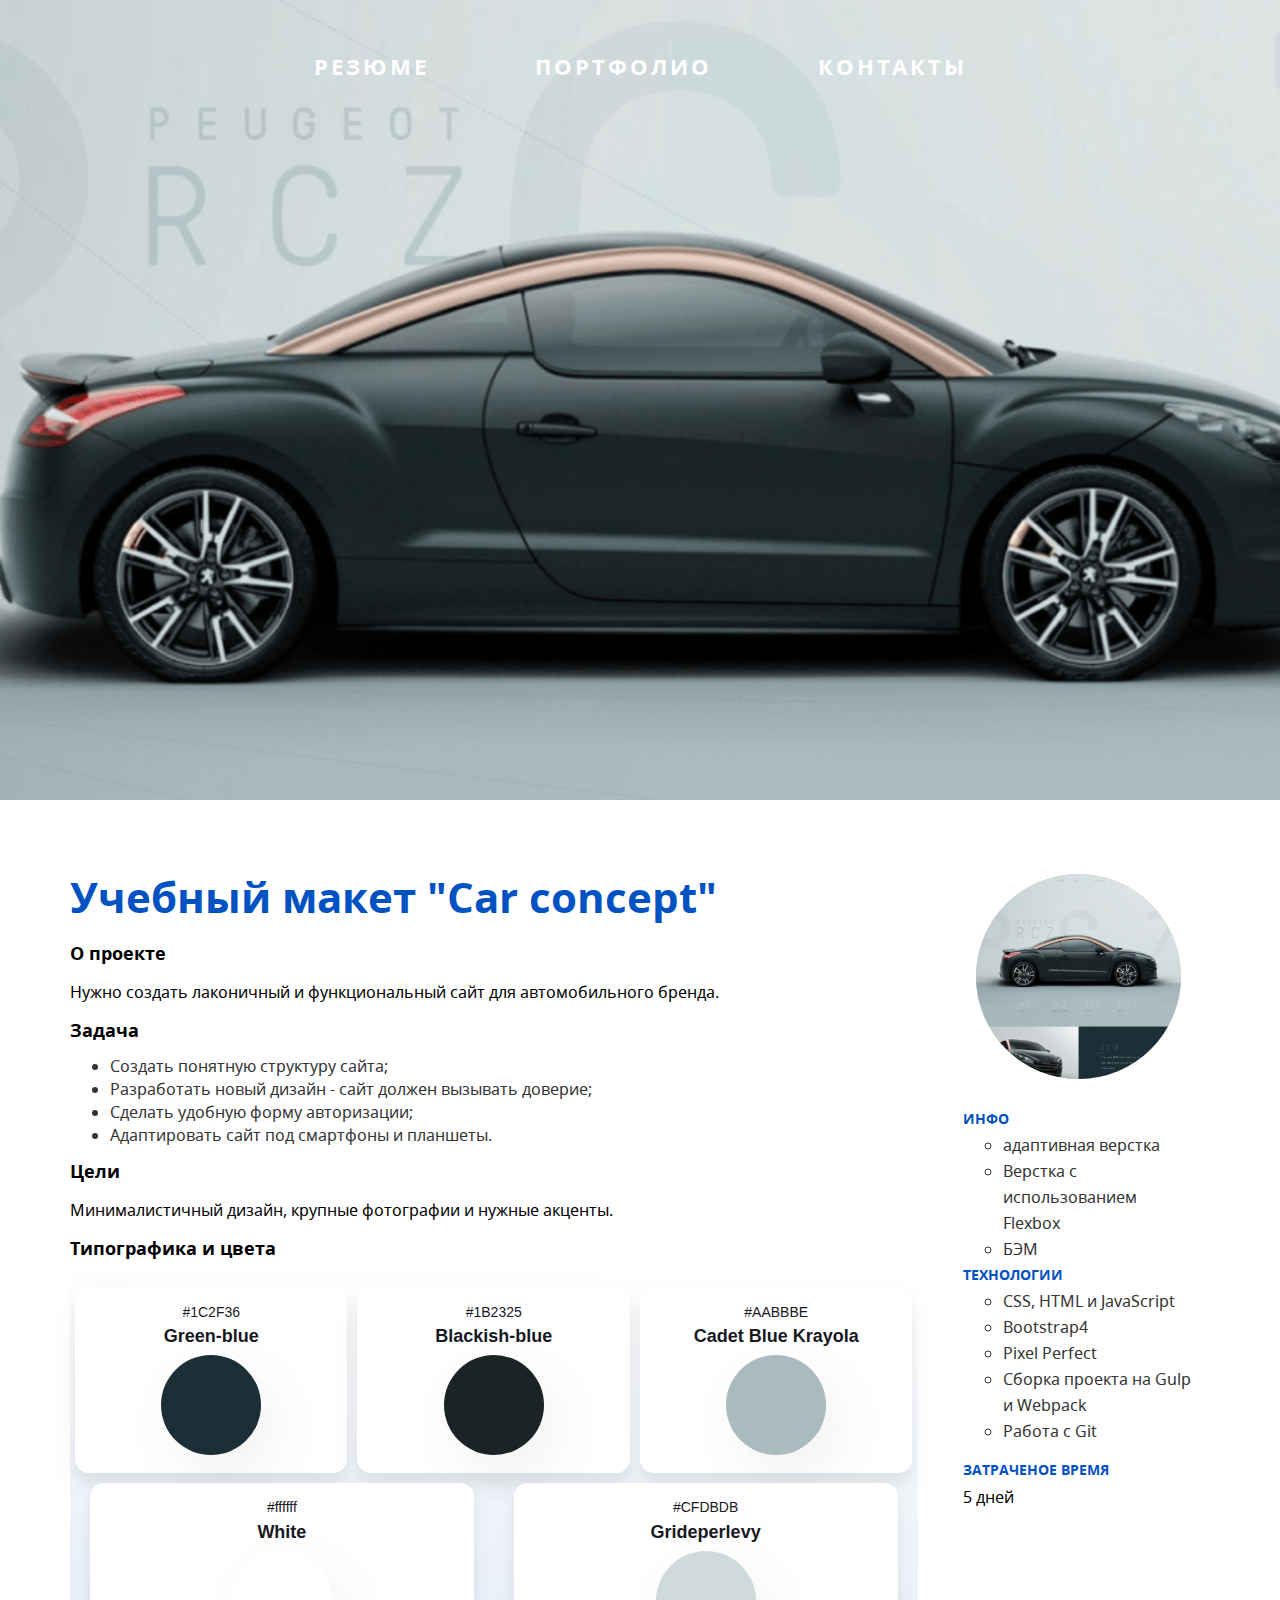
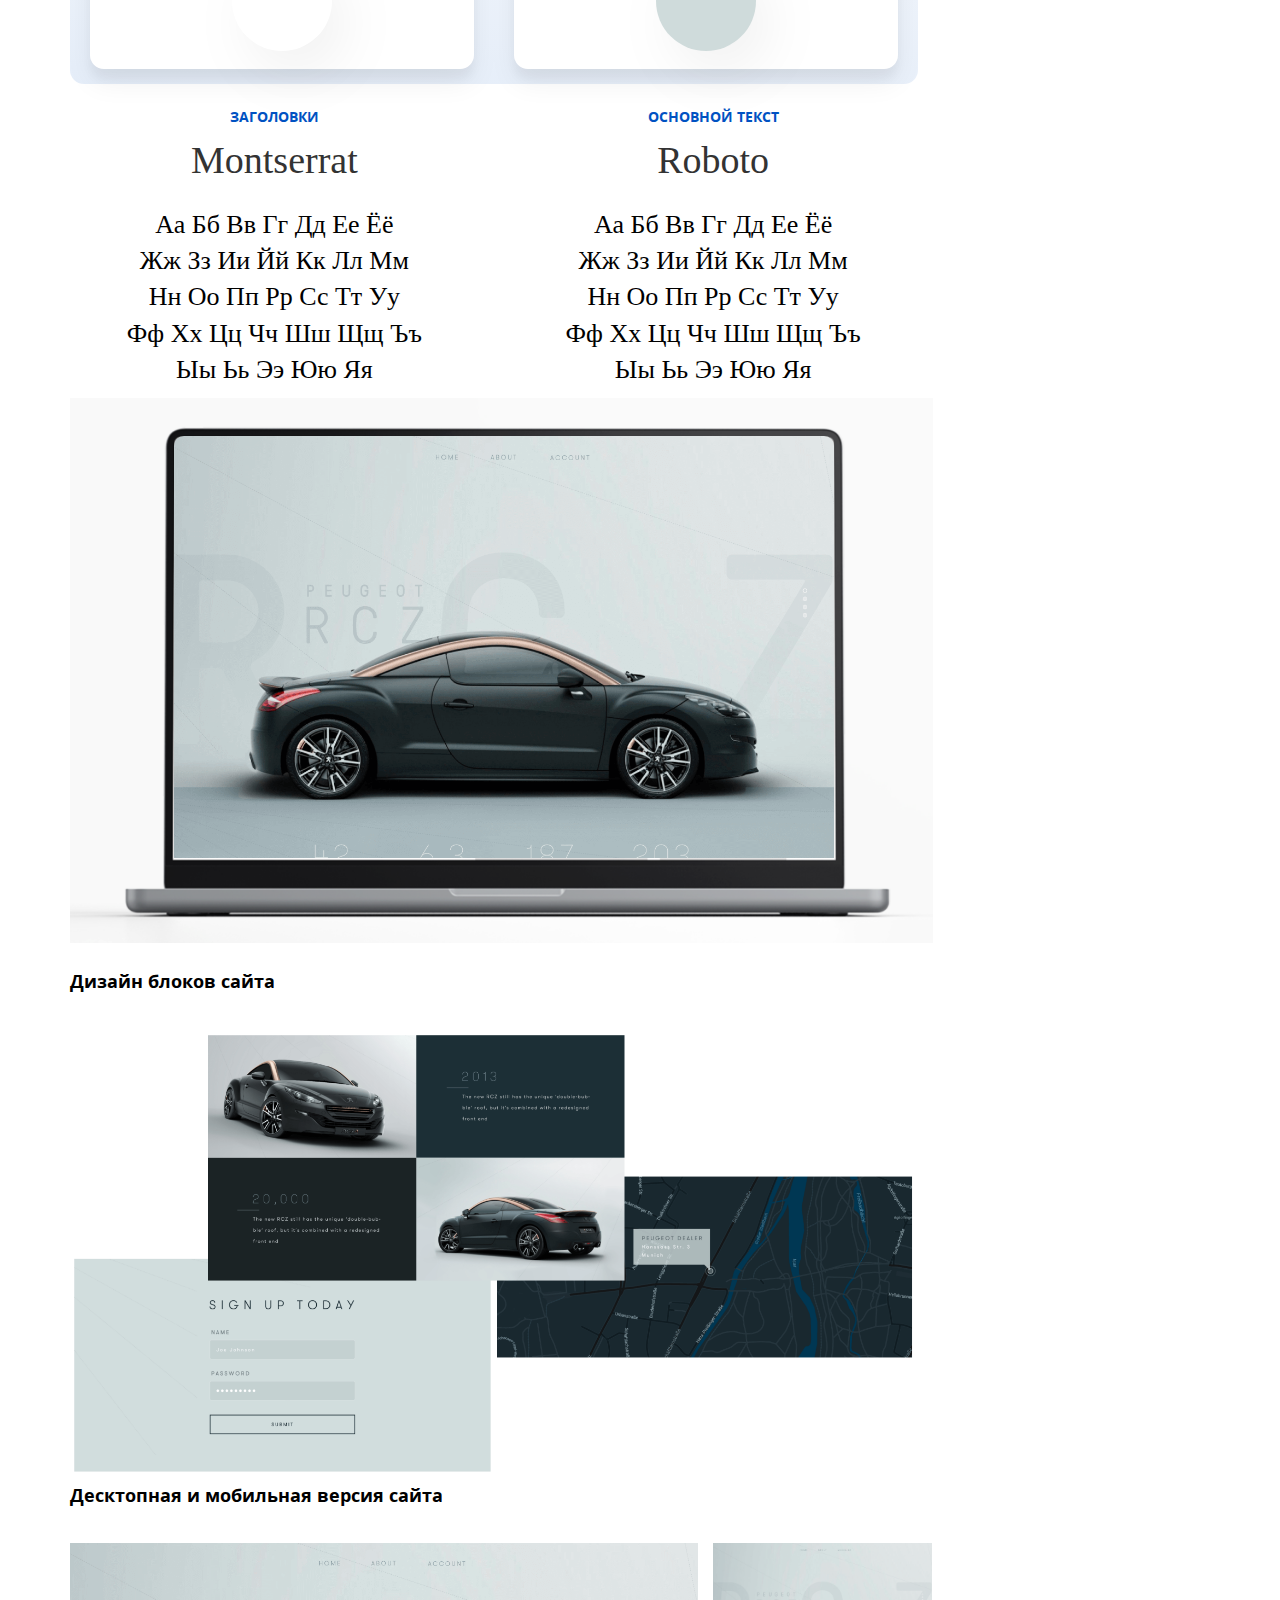
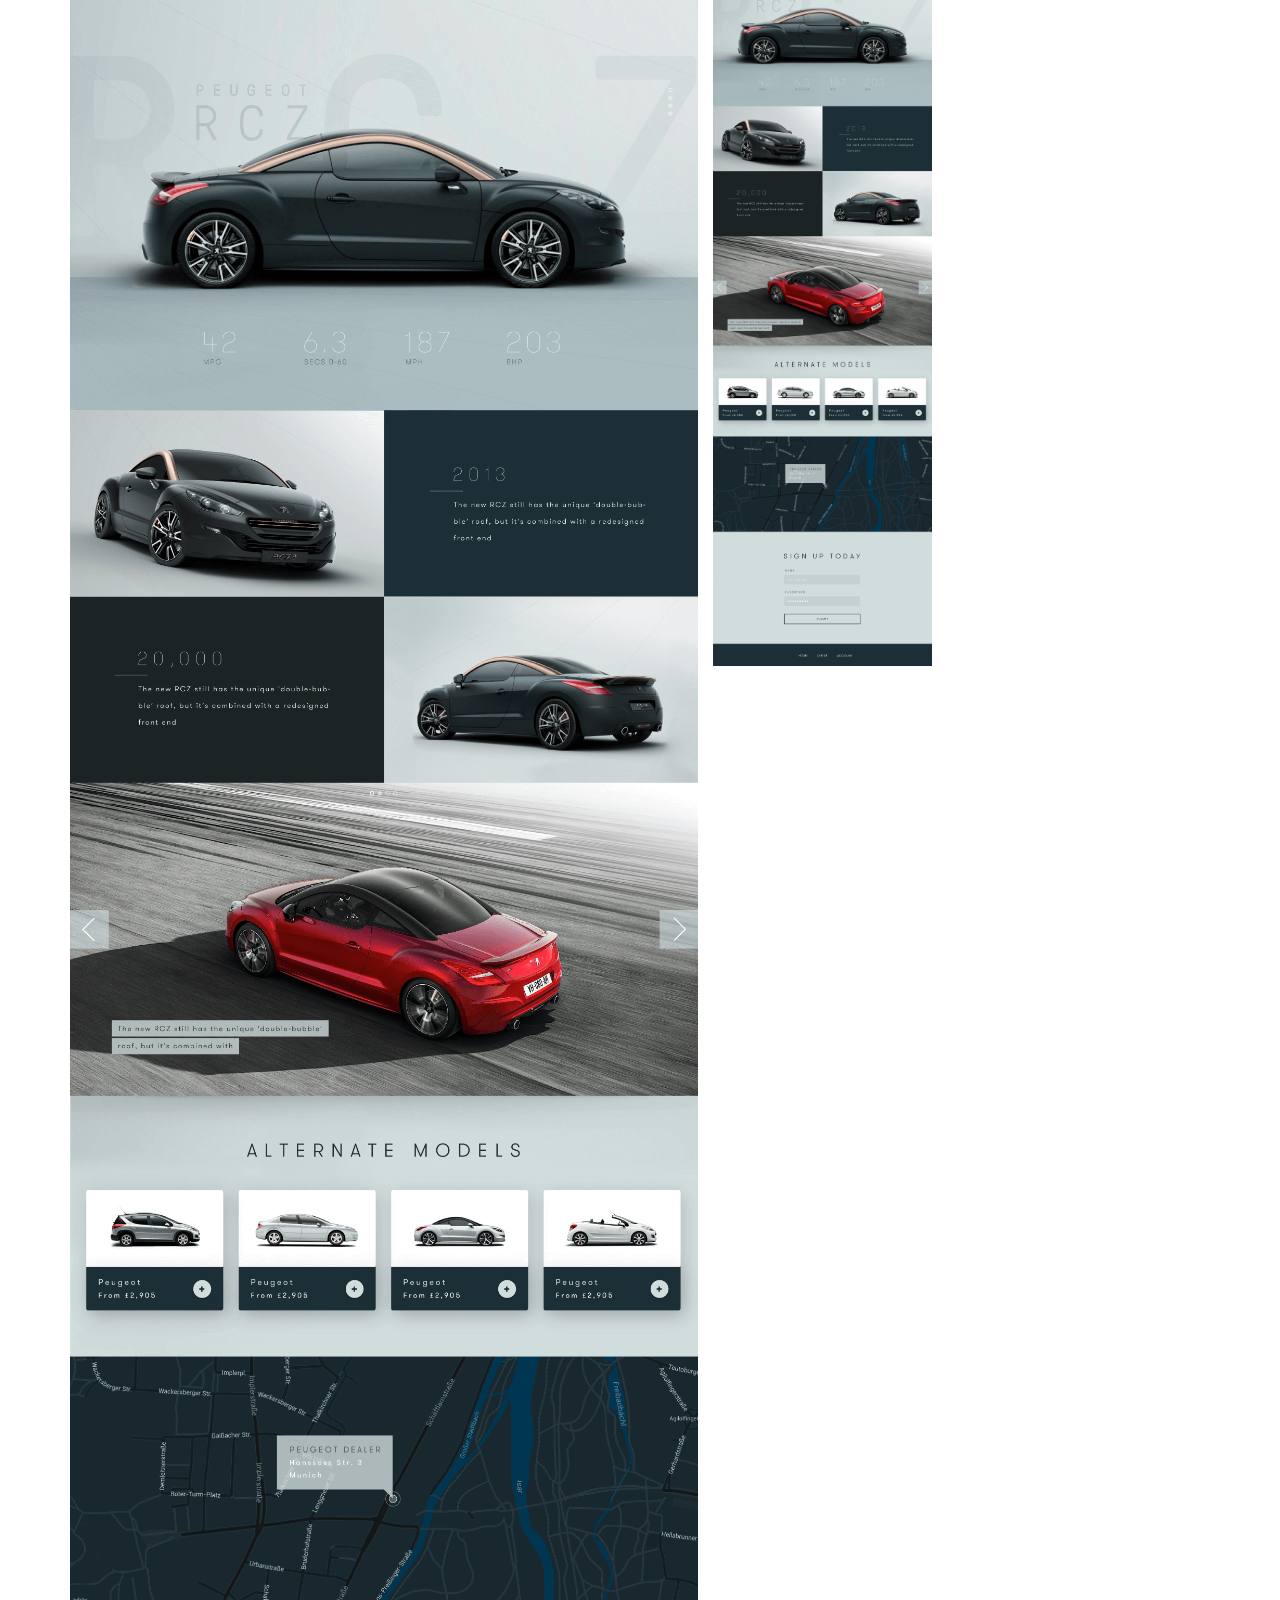
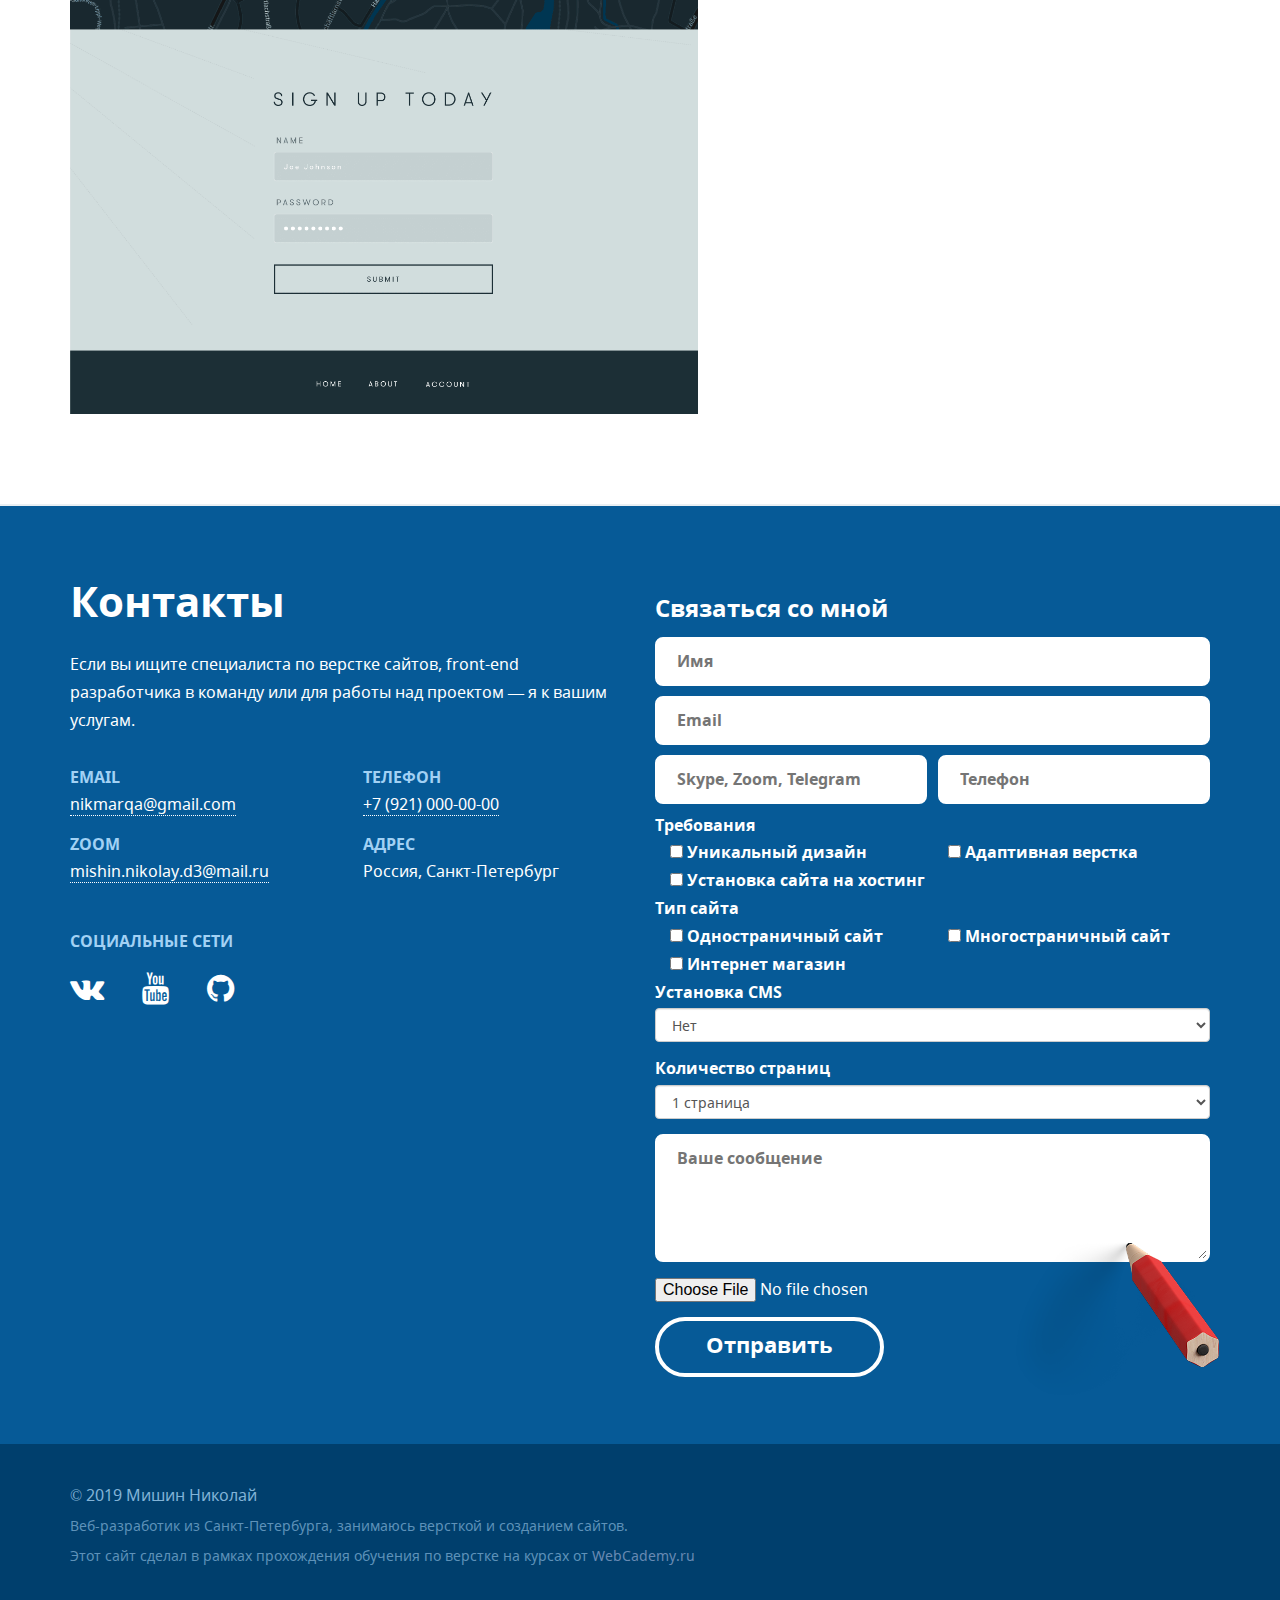
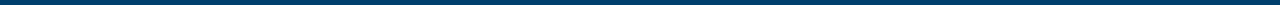
==== commit f125819b: "Add min.png" ====
--- a/project-info.html
+++ b/project-info.html
@@ -166,18 +166,18 @@
 								<img src="usercontent/img/macbook-laptop.png" alt="macbook-laptop">
 							</div>
 							<div class="layout-preview__mobile">
-								<img src="usercontent/img/full-origin/car-concept.png" alt="макет сайта">
+								<img src="usercontent/img/full/car-concept-min.png" alt="макет сайта">
 							</div>
 						</div>
 						<p><strong>Дизайн блоков сайта</strong></p><br>
-						<img src="usercontent/img/project_auto/board.png" alt="board">
+						<img src="usercontent/img/project_auto/board-min.png" alt="board">
 						<p><strong>Десктопная и мобильная версия сайта</strong></p><br>
 						<div class="row">
 							<div class="col-sm-9">
-								<img src="usercontent/img/full-origin/car-concept.png" alt="макет сайта">
+								<img src="usercontent/img/full/car-concept-min.png" alt="макет сайта">
 							</div>
 							<div class="col-sm-3">
-								<img src="usercontent/img/full-origin/car-concept.png" alt="макет сайта для мобильной версии">
+								<img src="usercontent/img/full/car-concept-min.png" alt="макет сайта для мобильной версии">
 							</div>
 						</div>
 
@@ -187,7 +187,7 @@
 					<!-- Фотография проекта -->
 					<div class="hidden-xs col-sm-2 col-lg-3">
 						<div class="user-photo user-photo--big">
-							<img src="usercontent/img/full-origin/car-concept.png" alt="Учебный макет Organica">
+							<img src="usercontent/img/full/car-concept-min.png" alt="Учебный макет Organica">
 						</div>
 
 						<!-- технологии -->
--- a/css/newstyle.css
+++ b/css/newstyle.css
@@ -1,82 +1,95 @@
 .row-container {
-  padding: 10px 0px;
-  margin-bottom: 20px;
-  border-radius: 14px;
-  /* background: linear-gradient(180deg, rgba(2, 0, 36, 0.029) 0%, rgba(9,9,121,0.3933628627232143) 80%, rgba(103,106,107,0.49420319885766806) 100%); */
-  background: linear-gradient(4deg,rgb(0, 82, 194, 10%), rgb(255, 255, 255));
+	padding: 10px 0px;
+	margin-bottom: 20px;
+	border-radius: 14px;
+	/* background: linear-gradient(180deg, rgba(2, 0, 36, 0.029) 0%, rgba(9,9,121,0.3933628627232143) 80%, rgba(103,106,107,0.49420319885766806) 100%); */
+	background: linear-gradient(4deg,rgb(0, 82, 194, 10%), rgb(255, 255, 255));
 }
-.row-container .row {
-  margin-right: 0px;
-  margin-left: 0px;
+
+	.row-container .row {
+		margin-right: 0px;
+		margin-left: 0px;
+	}
+
+		.row-container .row .col-sm-4, .col-sm-3 {
+			padding: 0;
+		}
+
+.rec {
+	height: auto;
+	padding: 15px;
+	margin: 5px;
+	border-radius: 14px;
+	background-color: #fff;
+	background-position: center center;
+	border-color: transparent;
+	border-style: solid;
+	box-shadow: 0 14px 28px rgb(0 0 0 / 6%), 0 10px 10px rgb(0 0 0 / 4%);
+	text-align: center;
 }
-.row-container .row .col-sm-4, .col-sm-3 {
-  padding: 0;
+
+.rec-text {
+	color: #18191f;
+	font-family: 'Roboto',Arial,sans-serif;
+	line-height: 0.55;
+	font-weight: 400;
+	background-position: center center;
+	border-color: transparent;
+	border-style: solid;
 }
-.rec {
-  height: auto;
-  padding: 15px;
-  margin: 5px;
-  border-radius: 14px;
-  background-color: #fff;
-  background-position: center center;
-  border-color: transparent;
-  border-style: solid;
-  box-shadow: 0 14px 28px rgb(0 0 0 / 6%), 0 10px 10px rgb(0 0 0 / 4%);
-  text-align: center;
+
+.font-size-14 {
+	font-size: 14px;
 }
-.rec-text {
-  color: #18191f;
-  font-family: 'Roboto',Arial,sans-serif;
-  line-height: 0.55;
-  font-weight: 400;
-  background-position: center center;
-  border-color: transparent;
-  border-style: solid;
-  }
-.font-size-14 {
-  font-size: 14px;
-  }
+
 .font-size-18 {
-  font-size: 18px;
-  }
+	font-size: 18px;
+}
+
 .nested-element {
-  height: 100px;
-  width: 100px;
-  margin: auto;
-  border-radius: 50%;
-  background-position: center center;
-  border-color: transparent;
-  border-style: solid;
-  box-shadow: 14px 22px 52px 0 rgb(127 127 127 / 10%);
-  }
+	height: 100px;
+	width: 100px;
+	margin: auto;
+	border-radius: 50%;
+	background-position: center center;
+	border-color: transparent;
+	border-style: solid;
+	box-shadow: 14px 22px 52px 0 rgb(127 127 127 / 10%);
+}
+
 .alphabet-letter {
-  font-size: 26px;
-  line-height: 1.4;
-  font-weight: 400;
-  margin-top: 25px;
+	font-size: 26px;
+	line-height: 1.4;
+	font-weight: 400;
+	margin-top: 25px;
 }
+
 .layout-preview {
-  width: 847px;
-  height: 534px;
-  overflow: hidden;
-  margin-bottom: 35px;
+	width: 847px;
+	height: 534px;
+	overflow: hidden;
+	margin-bottom: 35px;
 }
+
 .layout-preview__desktop {
-  position: absolute;
+	position: absolute;
 }
-.layout-preview__desktop img {
-  width: 100%;
-  height: 100%;
+
+	.layout-preview__desktop img {
+		width: 100%;
+		height: 100%;
+	}
+
+.layout-preview__mobile {
+	position: relative;
+	width: 660px;
+	height: 422px;
+	top: 38px;
+	left: 104px;
+	border-radius: 10px 10px 0 0;
+	overflow: hidden;
 }
-.layout-preview__mobile {
-  position: relative; 
-  width: 660px;
-  height: 422px;
-  top: 38px;
-  left: 104px;
-  border-radius: 10px 10px 0 0;
-  overflow: hidden;
+
+.header {
+	background-image: url(../usercontent/img/project_auto/bg-min.png);
 }
-.header {
-  background-image: url(../usercontent/img/project_auto/bg.png);
-}